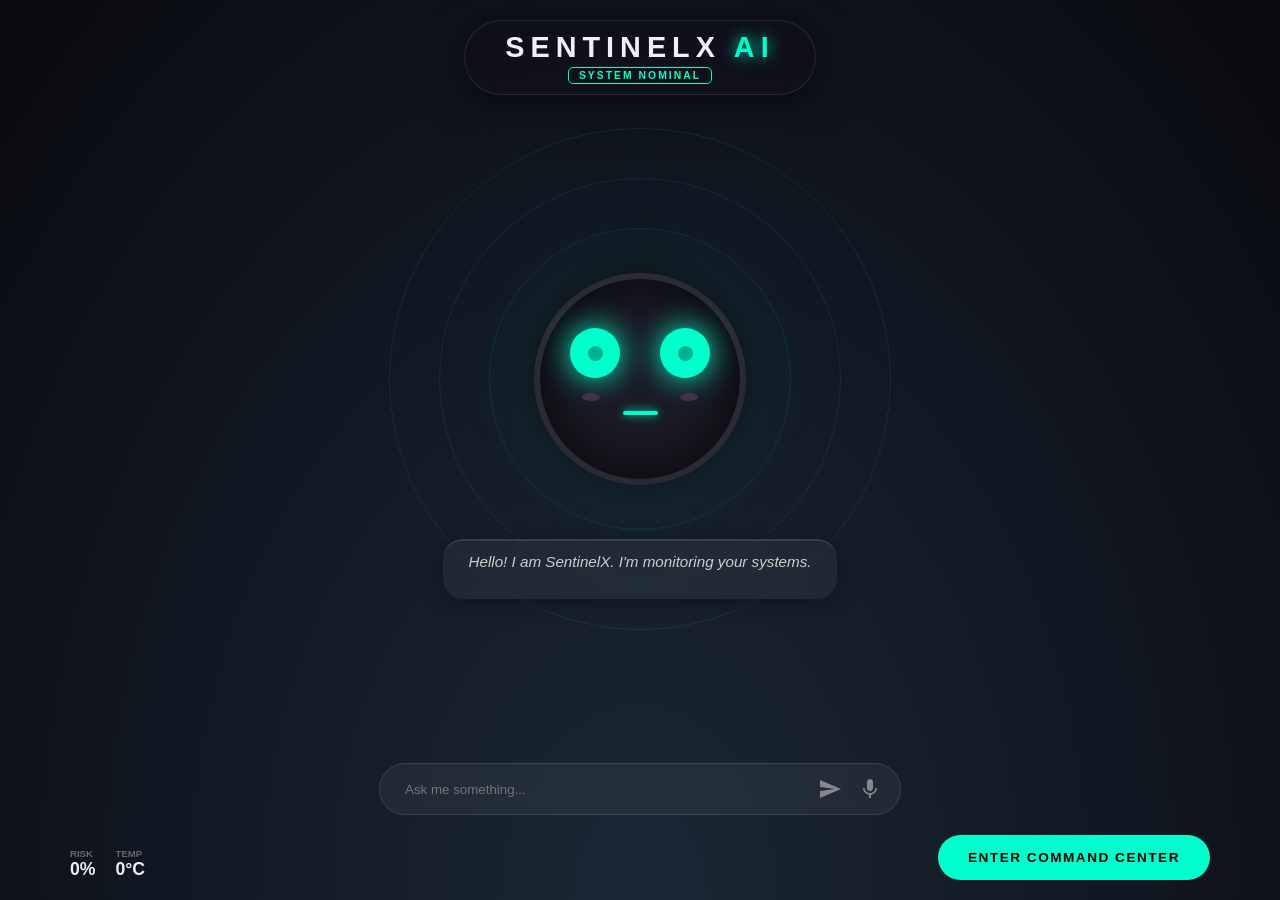
==== sentinelx_ai/web_ui/index.html @ 7070c704 "Integrated Robot UI, LLM Assistant, and System Core updates" ====
<!DOCTYPE html>
<html lang="en">
<head>
    <meta charset="UTF-8">
    <meta name="viewport" content="width=device-width, initial-scale=1.0">
    <title>SentinelX AI - Proactive Assistant</title>
    <link rel="stylesheet" href="style.css">
    <link href="https://fonts.googleapis.com/icon?family=Material+Icons" rel="stylesheet">
</head>
<body>
    <div class="stars"></div>
    <div class="container">
        <div class="glass-panel main-header">
            <h1 class="title">SENTINELX <span class="accent">AI</span></h1>
            <div id="status-badge" class="badge green">SYSTEM NOMINAL</div>
        </div>

        <div class="robot-stage">
            <div class="robot-container">
                <div class="robot-face">
                    <div class="eyes">
                        <div class="eye left" id="eye-left">
                            <div class="pupil"></div>
                        </div>
                        <div class="eye right" id="eye-right">
                            <div class="pupil"></div>
                        </div>
                    </div>
                    <div class="cheeks">
                        <div class="cheek left"></div>
                        <div class="cheek right"></div>
                    </div>
                    <div class="mouth" id="mouth"></div>
                </div>
                <div class="glow" id="glow"></div>
                <div class="rings">
                    <div class="ring"></div>
                    <div class="ring"></div>
                    <div class="ring"></div>
                </div>
            </div>
            
            <div class="speech-bubble-container">
                <div class="speech-bubble" id="speech-bubble">
                    Hello! I am SentinelX. I'm monitoring your systems.
                </div>
            </div>
        </div>

        <div class="interaction-zone">
            <div class="chat-input-container">
                <input type="text" id="chat-input" placeholder="Ask me something...">
                <button id="btn-send" class="icon-btn"><span class="material-icons">send</span></button>
                <button id="btn-listen" class="icon-btn mic-btn"><span class="material-icons">mic</span></button>
            </div>
            <div id="listening-indicator" class="hidden">Listening...</div>
        </div>

        <div class="bottom-controls">
            <div class="mini-metrics">
                <div class="mini-metric">
                    <span class="m-label">RISK</span>
                    <span id="risk-value" class="m-val">0%</span>
                </div>
                <div class="mini-metric">
                    <span class="m-label">TEMP</span>
                    <span id="temp-value" class="m-val">0°C</span>
                </div>
            </div>
            <button onclick="openDashboard()" class="btn-dashboard">
                <span>ENTER COMMAND CENTER</span>
                <div class="btn-glow"></div>
            </button>
        </div>
    </div>

    <script src="app.js"></script>
</body>
</html>
---- sentinelx_ai/web_ui/style.css ----
:root {
    --bg-color: #050508;
    --panel-bg: rgba(15, 15, 25, 0.8);
    --accent-green: #00ffcc;
    --accent-yellow: #ffdf00;
    --accent-red: #ff3e3e;
    --text-main: #f0f0f5;
}

body {
    margin: 0;
    padding: 0;
    background-color: var(--bg-color);
    color: var(--text-main);
    font-family: 'Montserrat', sans-serif;
    overflow: hidden;
    height: 100vh;
    display: flex;
    justify-content: center;
}

.stars {
    position: fixed;
    top: 0;
    left: 0;
    width: 100%;
    height: 100%;
    background: radial-gradient(ellipse at bottom, #1B2735 0%, #090A0F 100%);
    z-index: -1;
}

.container {
    display: flex;
    flex-direction: column;
    align-items: center;
    justify-content: space-between;
    height: 100%;
    width: 100%;
    max-width: 1200px;
    padding: 20px 30px;
    box-sizing: border-box;
}

.main-header {
    text-align: center;
    padding: 10px 40px;
    border-radius: 100px;
    background: var(--panel-bg);
    border: 1px solid rgba(255, 255, 255, 0.1);
    box-shadow: 0 10px 40px rgba(0,0,0,0.5);
}

.title {
    margin: 0;
    font-size: 1.8rem;
    letter-spacing: 6px;
    font-weight: 800;
}

.accent {
    color: var(--accent-green);
    text-shadow: 0 0 15px var(--accent-green);
}

.badge {
    margin-top: 3px;
    font-size: 0.65rem;
    font-weight: bold;
    letter-spacing: 2px;
    padding: 2px 10px;
    border-radius: 5px;
    display: inline-block;
}

.badge.green { color: var(--accent-green); border: 1px solid var(--accent-green); }
.badge.yellow { color: var(--accent-yellow); border: 1px solid var(--accent-yellow); }
.badge.red { color: var(--accent-red); border: 1px solid var(--accent-red); }

/* ROBOT STAGE */
.robot-stage {
    display: flex;
    flex-direction: column;
    align-items: center;
    width: 100%;
    flex-grow: 1;
    justify-content: center;
    padding-bottom: 20px;
}

.robot-container {
    position: relative;
    width: 280px;
    height: 280px;
    display: flex;
    align-items: center;
    justify-content: center;
}

.robot-face {
    width: 200px;
    height: 200px;
    background: #1a1a24;
    border-radius: 50%;
    position: relative;
    z-index: 10;
    display: flex;
    flex-direction: column;
    align-items: center;
    justify-content: center;
    border: 6px solid #2a2a35;
    box-shadow: inset 0 0 50px rgba(0,0,0,0.8), 0 0 30px rgba(0,0,0,0.5);
    animation: float 4s ease-in-out infinite;
}

@keyframes float {
    0%, 100% { transform: translateY(0); }
    50% { transform: translateY(-15px); }
}

.eyes {
    display: flex;
    gap: 40px;
    margin-top: -15px;
}

.eye {
    width: 50px;
    height: 50px;
    background: var(--accent-green);
    border-radius: 50%;
    box-shadow: 0 0 30px var(--accent-green);
    display: flex;
    align-items: center;
    justify-content: center;
    transition: 0.5s;
    overflow: hidden;
}

.pupil {
    width: 15px;
    height: 15px;
    background: #000;
    border-radius: 50%;
    opacity: 0.3;
}

.cheeks {
    display: flex;
    gap: 80px;
    margin-top: 15px;
}

.cheek {
    width: 18px;
    height: 8px;
    background: rgba(255, 100, 200, 0.2);
    border-radius: 50%;
}

.mouth {
    width: 35px;
    height: 4px;
    background: var(--accent-green);
    margin-top: 10px;
    border-radius: 10px;
    box-shadow: 0 0 10px var(--accent-green);
    transition: 0.3s;
}

.mouth.speaking {
    height: 18px;
    animation: talk 0.2s infinite;
}

@keyframes talk {
    0%, 100% { transform: scaleY(1); }
    50% { transform: scaleY(1.4); }
}

.glow {
    position: absolute;
    width: 350px;
    height: 350px;
    background: radial-gradient(circle, rgba(0, 255, 204, 0.1) 0%, transparent 70%);
    border-radius: 50%;
    z-index: 5;
}

.rings .ring {
    position: absolute;
    top: 50%;
    left: 50%;
    transform: translate(-50%, -50%);
    border: 1px solid rgba(0, 255, 204, 0.1);
    border-radius: 50%;
    animation: pulse-ring 6s infinite;
}

.ring:nth-child(1) { width: 300px; height: 300px; animation-delay: 0s; }
.ring:nth-child(2) { width: 400px; height: 400px; animation-delay: 2s; }
.ring:nth-child(3) { width: 500px; height: 500px; animation-delay: 4s; }

@keyframes pulse-ring {
    0% { transform: translate(-50%, -50%) scale(0.8); opacity: 0; }
    50% { opacity: 0.4; }
    100% { transform: translate(-50%, -50%) scale(1.2); opacity: 0; }
}

/* SPEECH BUBBLE */
.speech-bubble-container {
    margin-top: 20px;
    min-height: 60px;
    display: flex;
    justify-content: center;
}

.speech-bubble {
    background: rgba(255, 255, 255, 0.05);
    padding: 12px 25px;
    border-radius: 20px;
    border-top: 2px solid rgba(255, 255, 255, 0.1);
    font-style: italic;
    color: #ccc;
    max-width: 500px;
    text-align: center;
    box-shadow: 0 5px 20px rgba(0,0,0,0.3);
    backdrop-filter: blur(5px);
    font-size: 0.95rem;
}

/* INTERACTION ZONE */
.interaction-zone {
    width: 100%;
    max-width: 500px;
    display: flex;
    flex-direction: column;
    align-items: center;
    gap: 10px;
    margin-bottom: 20px;
}

.chat-input-container {
    width: 100%;
    background: rgba(255, 255, 255, 0.05);
    border-radius: 50px;
    padding: 5px 10px;
    display: flex;
    align-items: center;
    border: 1px solid rgba(255, 255, 255, 0.1);
}

.chat-input-container input {
    flex-grow: 1;
    background: transparent;
    border: none;
    color: white;
    padding: 10px 15px;
    outline: none;
    font-family: inherit;
}

.icon-btn {
    background: transparent;
    border: none;
    color: #888;
    cursor: pointer;
    padding: 8px;
    transition: 0.3s;
    display: flex;
    align-items: center;
}

.icon-btn:hover {
    color: var(--accent-green);
}

.mic-btn.active {
    color: var(--accent-red);
    animation: pulse-red 1.5s infinite;
}

@keyframes pulse-red {
    0% { text-shadow: 0 0 0px var(--accent-red); }
    50% { text-shadow: 0 0 15px var(--accent-red); }
    100% { text-shadow: 0 0 0px var(--accent-red); }
}

/* THINKING STATE */
body.robot-thinking .eye {
    animation: thinking-glow 1s infinite alternate;
}

@keyframes thinking-glow {
    from { transform: scale(1); box-shadow: 0 0 20px var(--accent-green); }
    to { transform: scale(1.2); box-shadow: 0 0 50px var(--accent-green); }
}

.hidden { display: none; }

/* BOTTOM CONTROLS */
.bottom-controls {
    width: 100%;
    display: flex;
    justify-content: space-between;
    align-items: flex-end;
}

.mini-metrics {
    display: flex;
    gap: 20px;
}

.mini-metric {
    display: flex;
    flex-direction: column;
}

.m-label { font-size: 0.6rem; color: #666; font-weight: bold; }
.m-val { font-size: 1.1rem; font-weight: 900; color: #eee; }

.btn-dashboard {
    background: #00ffcc;
    color: #000;
    border: none;
    padding: 15px 30px;
    border-radius: 50px;
    font-weight: 800;
    letter-spacing: 1.5px;
    cursor: pointer;
    position: relative;
    overflow: hidden;
    transition: 0.3s;
    font-size: 0.85rem;
}

.btn-dashboard:hover {
    transform: scale(1.05);
    box-shadow: 0 0 30px rgba(0, 255, 204, 0.4);
}
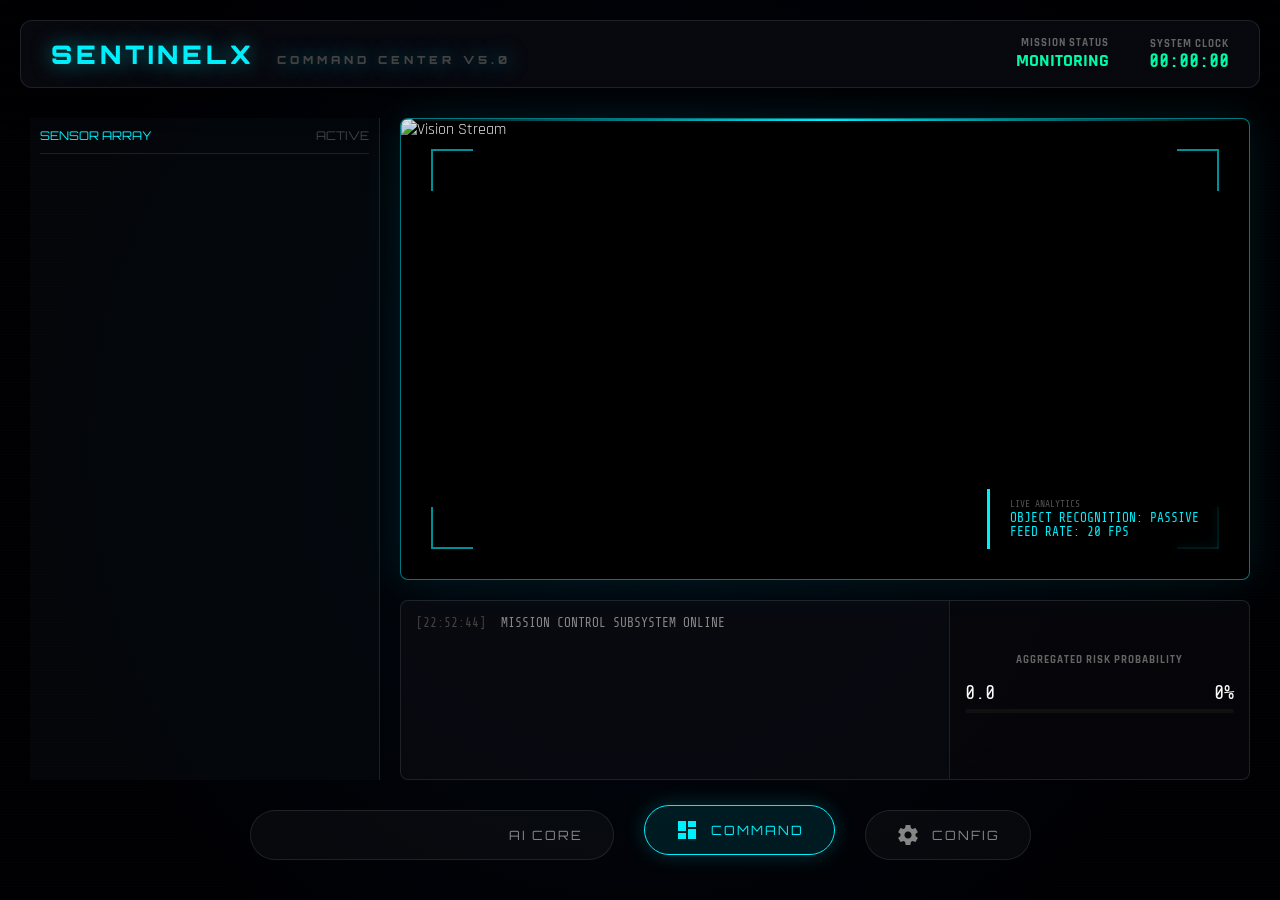
==== commit cdb2ea75: "something" ====
--- a/sentinelx_ai/web_ui/index.html
+++ b/sentinelx_ai/web_ui/index.html
@@ -3,75 +3,241 @@
 <head>
     <meta charset="UTF-8">
     <meta name="viewport" content="width=device-width, initial-scale=1.0">
-    <title>SentinelX AI - Proactive Assistant</title>
+    <title>SentinelX AI - Strategic Command</title>
     <link rel="stylesheet" href="style.css">
+    <link href="https://fonts.googleapis.com/css2?family=Orbitron:wght@400;700;900&family=Rajdhani:wght@300;500;700&family=Share+Tech+Mono&display=swap" rel="stylesheet">
     <link href="https://fonts.googleapis.com/icon?family=Material+Icons" rel="stylesheet">
+    <style>
+        .command-layout {
+            display: grid;
+            grid-template-columns: 350px 1fr;
+            grid-template-rows: 1fr 180px;
+            gap: 20px;
+            flex-grow: 1;
+            min-height: 0;
+            padding: 10px;
+        }
+
+        /* LEFT: SYSTEM TELEMETRY */
+        .sidebar-telemetry {
+            grid-row: span 2;
+            display: flex;
+            flex-direction: column;
+            gap: 15px;
+            background: rgba(10, 15, 20, 0.4);
+            border-right: 1px solid var(--border-color);
+            padding: 10px;
+            overflow-y: auto;
+        }
+
+        .telemetry-header {
+            font-family: var(--font-tech);
+            font-size: 0.75rem;
+            color: var(--ind-blue);
+            padding-bottom: 10px;
+            border-bottom: 1px solid var(--border-color);
+            display: flex;
+            justify-content: space-between;
+        }
+
+        /* CENTER: VISION HUB */
+        .vision-hub {
+            position: relative;
+            background: #000;
+            border-radius: 8px;
+            border: 1px solid var(--ind-blue-glow);
+            overflow: hidden;
+            display: flex;
+            align-items: center;
+            justify-content: center;
+            box-shadow: 0 0 40px rgba(0, 242, 255, 0.1);
+        }
+
+        #vision-stream {
+            width: 100%;
+            height: 100%;
+            object-fit: cover;
+            filter: contrast(1.1) brightness(0.9) saturate(1.1);
+        }
+
+        /* HUD OVERLAYS */
+        .hud-layer {
+            position: absolute;
+            top: 0; left: 0; width: 100%; height: 100%;
+            pointer-events: none;
+        }
+
+        .hud-scanner {
+            position: absolute;
+            top: 0; left: 0; width: 100%; height: 2px;
+            background: linear-gradient(90deg, transparent, var(--ind-blue), transparent);
+            animation: scan-move 4s linear infinite;
+        }
+        @keyframes scan-move { 0% { top: 0; } 100% { top: 100%; } }
+
+        .hud-bracket { position: absolute; width: 40px; height: 40px; border: 2px solid var(--ind-blue); opacity: 0.6; }
+        .b-tl { top: 30px; left: 30px; border-right: 0; border-bottom: 0; }
+        .b-tr { top: 30px; right: 30px; border-left: 0; border-bottom: 0; }
+        .b-bl { bottom: 30px; left: 30px; border-right: 0; border-top: 0; }
+        .b-br { bottom: 30px; right: 30px; border-left: 0; border-top: 0; }
+
+        .vision-data-tag {
+            position: absolute;
+            bottom: 30px;
+            right: 30px;
+            background: rgba(0,0,0,0.7);
+            border-left: 3px solid var(--ind-blue);
+            padding: 10px 20px;
+            font-family: 'Share Tech Mono', monospace;
+            font-size: 0.8rem;
+            color: var(--ind-blue);
+            backdrop-filter: blur(5px);
+        }
+
+        /* BOTTOM: LOGS & INTEL */
+        .intel-strip {
+            background: var(--panel-bg);
+            border: 1px solid var(--border-color);
+            border-radius: 8px;
+            display: grid;
+            grid-template-columns: 1fr 300px;
+            overflow: hidden;
+        }
+
+        .log-reel {
+            padding: 15px;
+            overflow-y: auto;
+            font-family: 'Share Tech Mono', monospace;
+            font-size: 0.8rem;
+            color: #888;
+        }
+
+        .log-entry {
+            margin-bottom: 4px;
+            display: flex;
+            gap: 15px;
+        }
+        .log-entry.warn { color: var(--ind-yellow); }
+        .log-entry.crit { color: var(--ind-red); }
+        .log-ts { color: #444; }
+
+        .status-summary {
+            background: rgba(0,0,0,0.3);
+            border-left: 1px solid var(--border-color);
+            padding: 15px;
+            display: flex;
+            flex-direction: column;
+            justify-content: center;
+        }
+
+        .risk-gauge-mini {
+            height: 60px;
+            position: relative;
+            display: flex;
+            align-items: center;
+            justify-content: center;
+        }
+
+        .risk-bar-container {
+            width: 100%;
+            height: 4px;
+            background: #111;
+            border-radius: 2px;
+            margin-top: 5px;
+        }
+        .risk-fill {
+            height: 100%;
+            background: var(--ind-blue);
+            box-shadow: 0 0 10px var(--ind-blue-glow);
+            transition: width 0.5s;
+        }
+    </style>
 </head>
-<body>
-    <div class="stars"></div>
-    <div class="container">
-        <div class="glass-panel main-header">
-            <h1 class="title">SENTINELX <span class="accent">AI</span></h1>
-            <div id="status-badge" class="badge green">SYSTEM NOMINAL</div>
-        </div>
-
-        <div class="robot-stage">
-            <div class="robot-container">
-                <div class="robot-face">
-                    <div class="eyes">
-                        <div class="eye left" id="eye-left">
-                            <div class="pupil"></div>
-                        </div>
-                        <div class="eye right" id="eye-right">
-                            <div class="pupil"></div>
+<body class="industrial-theme">
+    <div class="atmosphere"></div>
+    <div class="scanlines"></div>
+    
+    <div class="ui-wrapper">
+        <!-- Dashboard Header -->
+        <header class="glass-header">
+            <div class="system-brand">SENTINELX <span class="v-tag">COMMAND CENTER V5.0</span></div>
+            <div class="machine-status-hub">
+                <div class="status-module">
+                    <span class="s-label">MISSION STATUS</span>
+                    <span id="system-status-text" class="s-value">MONITORING</span>
+                </div>
+                <div class="status-module">
+                    <span class="s-label">SYSTEM CLOCK</span>
+                    <span id="clock" class="s-value" style="font-family: 'Share Tech Mono';">00:00:00</span>
+                </div>
+            </div>
+        </header>
+
+        <main class="command-layout">
+            <!-- Sidebar: Telemetry -->
+            <aside class="sidebar-telemetry">
+                <div class="telemetry-header">
+                    <span>SENSOR ARRAY</span>
+                    <span style="color: #444;">ACTIVE</span>
+                </div>
+                <div id="dynamic-metrics" style="display: flex; flex-direction: column; gap: 12px;">
+                    <!-- Telemetry Panels -->
+                </div>
+            </aside>
+
+            <!-- Main: Vision Hub -->
+            <section class="vision-hub">
+                <img id="vision-stream" src="/video_feed" alt="Vision Stream">
+                <div class="hud-layer">
+                    <div class="hud-scanner"></div>
+                    <div class="hud-bracket b-tl"></div><div class="hud-bracket b-tr"></div>
+                    <div class="hud-bracket b-bl"></div><div class="hud-bracket b-br"></div>
+                    
+                    <div class="vision-data-tag">
+                        <div style="font-size: 0.6rem; color: #555; margin-bottom: 2px;">LIVE ANALYTICS</div>
+                        <div id="vision-id">OBJECT RECOGNITION: PASSIVE</div>
+                        <div id="vision-fps">FEED RATE: 20 FPS</div>
+                    </div>
+                </div>
+            </section>
+
+            <!-- Footer: Intelligence -->
+            <footer class="intel-strip">
+                <div class="log-reel" id="event-logs">
+                    <!-- Logs appear here -->
+                </div>
+                <div class="status-summary">
+                    <div class="s-label" style="text-align: center;">AGGREGATED RISK PROBABILITY</div>
+                    <div class="risk-gauge-mini">
+                        <div style="width: 100%;">
+                            <div style="display: flex; justify-content: space-between; font-family: 'Share Tech Mono'; font-size: 1.2rem;">
+                                <span id="risk-val-text">0.0</span>
+                                <span id="risk-pct-text">0%</span>
+                            </div>
+                            <div class="risk-bar-container">
+                                <div id="risk-fill" class="risk-fill" style="width: 0%;"></div>
+                            </div>
                         </div>
                     </div>
-                    <div class="cheeks">
-                        <div class="cheek left"></div>
-                        <div class="cheek right"></div>
-                    </div>
-                    <div class="mouth" id="mouth"></div>
-                </div>
-                <div class="glow" id="glow"></div>
-                <div class="rings">
-                    <div class="ring"></div>
-                    <div class="ring"></div>
-                    <div class="ring"></div>
-                </div>
-            </div>
-            
-            <div class="speech-bubble-container">
-                <div class="speech-bubble" id="speech-bubble">
-                    Hello! I am SentinelX. I'm monitoring your systems.
-                </div>
-            </div>
-        </div>
-
-        <div class="interaction-zone">
-            <div class="chat-input-container">
-                <input type="text" id="chat-input" placeholder="Ask me something...">
-                <button id="btn-send" class="icon-btn"><span class="material-icons">send</span></button>
-                <button id="btn-listen" class="icon-btn mic-btn"><span class="material-icons">mic</span></button>
-            </div>
-            <div id="listening-indicator" class="hidden">Listening...</div>
-        </div>
-
-        <div class="bottom-controls">
-            <div class="mini-metrics">
-                <div class="mini-metric">
-                    <span class="m-label">RISK</span>
-                    <span id="risk-value" class="m-val">0%</span>
-                </div>
-                <div class="mini-metric">
-                    <span class="m-label">TEMP</span>
-                    <span id="temp-value" class="m-val">0°C</span>
-                </div>
-            </div>
-            <button onclick="openDashboard()" class="btn-dashboard">
-                <span>ENTER COMMAND CENTER</span>
-                <div class="btn-glow"></div>
-            </button>
-        </div>
+                </div>
+            </footer>
+        </main>
+
+        <!-- Global Navigation -->
+        <nav class="dock-nav">
+            <div class="dock-item" onclick="location.href='/robot.html'">
+                <span class="material-icons">smart_toy</span>
+                <span>AI CORE</span>
+            </div>
+            <div class="dock-item active" onclick="location.href='/index.html'">
+                <span class="material-icons">dashboard</span>
+                <span>COMMAND</span>
+            </div>
+            <div class="dock-item" onclick="location.href='/upload.html'">
+                <span class="material-icons">settings</span>
+                <span>CONFIG</span>
+            </div>
+        </nav>
     </div>
 
     <script src="app.js"></script>
--- a/sentinelx_ai/web_ui/style.css
+++ b/sentinelx_ai/web_ui/style.css
@@ -1,339 +1,311 @@
 :root {
-    --bg-color: #050508;
-    --panel-bg: rgba(15, 15, 25, 0.8);
-    --accent-green: #00ffcc;
-    --accent-yellow: #ffdf00;
-    --accent-red: #ff3e3e;
-    --text-main: #f0f0f5;
+    --bg-color: #020205;
+    --panel-bg: rgba(10, 12, 18, 0.8);
+    --ind-blue: #00f2ff;
+    --ind-blue-glow: rgba(0, 242, 255, 0.5);
+    --ind-green: #00ffaa;
+    --ind-green-glow: rgba(0, 255, 170, 0.5);
+    --ind-yellow: #ffcc00;
+    --ind-yellow-glow: rgba(255, 204, 0, 0.5);
+    --ind-red: #ff3333;
+    --ind-red-glow: rgba(255, 51, 51, 0.5);
+    --border-color: rgba(255, 255, 255, 0.1);
+    --font-tech: 'Orbitron', sans-serif;
+    --font-main: 'Rajdhani', sans-serif;
 }
 
 body {
     margin: 0;
     padding: 0;
-    background-color: var(--bg-color);
-    color: var(--text-main);
-    font-family: 'Montserrat', sans-serif;
+    background: var(--bg-color);
+    color: #fff;
+    font-family: var(--font-main);
     overflow: hidden;
     height: 100vh;
-    display: flex;
-    justify-content: center;
-}
-
-.stars {
+}
+
+/* AUTHENTIC INDUSTRIAL ATMOSPHERE */
+.atmosphere {
     position: fixed;
-    top: 0;
-    left: 0;
+    top: 0; left: 0; width: 100%; height: 100%;
+    background: 
+        radial-gradient(circle at 50% 50%, rgba(0, 150, 255, 0.05) 0%, transparent 80%),
+        repeating-linear-gradient(0deg, rgba(0,0,0,0.15) 0px, rgba(0,0,0,0.15) 1px, transparent 1px, transparent 2px);
+    background-size: 100% 100%, 100% 3px;
+    z-index: -1;
+    pointer-events: none;
+}
+
+.scanlines {
+    position: fixed;
+    top: 0; left: 0; width: 100%; height: 100%;
+    background: linear-gradient(rgba(18, 16, 16, 0) 50%, rgba(0, 0, 0, 0.1) 50%), linear-gradient(90deg, rgba(255, 0, 0, 0.01), rgba(0, 255, 0, 0.01), rgba(0, 0, 255, 0.01));
+    background-size: 100% 2px, 3px 100%;
+    z-index: 1000;
+    pointer-events: none;
+    opacity: 0.3;
+}
+
+/* UI WRAPPER */
+.ui-wrapper {
+    display: flex;
+    flex-direction: column;
+    height: 100vh;
+    padding: 20px;
+    box-sizing: border-box;
+}
+
+/* HEADER */
+.glass-header {
+    display: flex;
+    justify-content: space-between;
+    align-items: center;
+    padding: 15px 30px;
+    background: var(--panel-bg);
+    backdrop-filter: blur(15px);
+    border: 1px solid var(--border-color);
+    border-radius: 12px;
+    box-shadow: 0 10px 30px rgba(0,0,0,0.5);
+    margin-bottom: 20px;
+}
+
+.system-brand {
+    font-family: var(--font-tech);
+    font-weight: 900;
+    font-size: 1.6rem;
+    letter-spacing: 4px;
+    color: var(--ind-blue);
+    text-shadow: 0 0 20px var(--ind-blue-glow);
+}
+
+.v-tag { font-size: 0.7rem; color: #444; margin-left: 10px; }
+
+.machine-status-hub {
+    display: flex;
+    align-items: center;
+    gap: 40px;
+}
+
+.status-module {
+    display: flex;
+    flex-direction: column;
+    align-items: flex-end;
+}
+
+.s-label { font-size: 0.7rem; color: #666; font-weight: bold; letter-spacing: 1px; }
+.s-value { font-size: 1.1rem; font-weight: 700; color: var(--ind-green); }
+
+/* ROBOT VIEWPORT (CENTRAL) */
+.robot-viewport {
+    flex-grow: 1;
+    display: flex;
+    flex-direction: column;
+    align-items: center;
+    justify-content: center;
+    position: relative;
+}
+
+/* THE 3D ROBOT HEAD */
+.robot-head-anchor {
+    position: relative;
+    width: 450px;
+    height: 350px;
+    perspective: 1500px;
+}
+
+.robot-head {
     width: 100%;
     height: 100%;
-    background: radial-gradient(ellipse at bottom, #1B2735 0%, #090A0F 100%);
-    z-index: -1;
-}
-
-.container {
+    position: relative;
+    transform-style: preserve-3d;
+    transition: transform 0.2s cubic-bezier(0.1, 0.7, 0.1, 1);
+}
+
+/* Head Layers */
+.head-shell {
+    position: absolute;
+    width: 100%; height: 100%;
+    background: linear-gradient(135deg, #1a1d24 0%, #0a0c10 100%);
+    border: 3px solid #2d3440;
+    border-radius: 20px;
+    box-shadow: 
+        0 30px 60px rgba(0,0,0,0.8),
+        inset 0 0 40px rgba(0,0,0,0.5);
+    display: flex;
+    align-items: center;
+    justify-content: center;
+}
+
+.screen-inner {
+    width: 92%;
+    height: 88%;
+    background: #000;
+    border-radius: 12px;
+    border: 1px solid rgba(255,255,255,0.03);
+    position: relative;
+    overflow: hidden;
     display: flex;
     flex-direction: column;
     align-items: center;
-    justify-content: space-between;
-    height: 100%;
+    justify-content: center;
+    box-shadow: inset 0 0 30px rgba(0, 150, 255, 0.05);
+}
+
+/* LED MATRIX EYES */
+.eye-matrix {
+    display: flex;
+    justify-content: space-around;
     width: 100%;
-    max-width: 1200px;
-    padding: 20px 30px;
-    box-sizing: border-box;
-}
-
-.main-header {
+    margin-top: -20px;
+}
+
+.eye {
+    width: 130px;
+    height: 60px;
+    background: rgba(0, 242, 255, 0.02);
+    border: 1px solid rgba(0, 242, 255, 0.1);
+    border-radius: 8px;
+    display: flex;
+    align-items: center;
+    justify-content: center;
+    overflow: hidden;
+    position: relative;
+}
+
+.led-grid {
+    display: flex;
+    gap: 6px;
+    transition: all 0.2s ease;
+}
+
+.led-dot {
+    width: 12px;
+    height: 35px;
+    background: var(--ind-blue);
+    border-radius: 2px;
+    box-shadow: 0 0 20px var(--ind-blue-glow);
+    transition: all 0.3s cubic-bezier(0.4, 0, 0.2, 1);
+}
+
+/* Mouth Spectrum */
+.spectrum-mouth {
+    margin-top: 40px;
+    display: flex;
+    align-items: center;
+    gap: 5px;
+    height: 20px;
+}
+
+.spec-bar {
+    width: 6px;
+    height: 4px;
+    background: var(--ind-blue);
+    border-radius: 3px;
+    box-shadow: 0 0 10px var(--ind-blue-glow);
+    transition: height 0.1s;
+}
+
+/* EXPRESSIONS */
+.thinking .led-dot { animation: eye-thinking 1s infinite alternate; }
+@keyframes eye-thinking {
+    from { opacity: 0.3; transform: scaleY(0.5); }
+    to { opacity: 1; transform: scaleY(1.2); }
+}
+
+
+.speaking .spec-bar {
+    animation: speak-bars 0.25s infinite ease-in-out;
+}
+
+@keyframes speak-bars {
+    0% { height: 4px; }
+    50% { height: 20px; }
+    100% { height: 6px; }
+}
+
+
+.danger .led-dot, .danger .spec-bar { background: var(--ind-red); box-shadow: 0 0 20px var(--ind-red-glow); }
+.caution .led-dot, .caution .spec-bar { background: var(--ind-yellow); box-shadow: 0 0 20px var(--ind-yellow-glow); }
+
+/* SPEECH PANEL */
+.speech-glass {
+    margin-top: 40px;
+    width: 80%;
+    max-width: 800px;
+    padding: 25px;
+    background: var(--panel-bg);
+    backdrop-filter: blur(20px);
+    border: 1px solid var(--border-color);
+    border-radius: 15px;
     text-align: center;
-    padding: 10px 40px;
+    font-size: 1.3rem;
+    font-weight: 500;
+    color: var(--ind-blue);
+    letter-spacing: 1px;
+    box-shadow: 0 10px 40px rgba(0,0,0,0.4);
+}
+
+/* DASHBOARD GRID */
+.dashboard-grid {
+    display: grid;
+    grid-template-columns: repeat(auto-fill, minmax(280px, 1fr));
+    gap: 20px;
+    padding: 10px;
+    overflow-y: auto;
+}
+
+.metric-panel {
+    background: var(--panel-bg);
+    border: 1px solid var(--border-color);
+    padding: 20px;
+    border-radius: 12px;
+    position: relative;
+    overflow: hidden;
+}
+
+.metric-panel::before {
+    content: '';
+    position: absolute;
+    top: 0; left: 0; width: 100%; height: 3px;
+    background: var(--ind-blue);
+}
+
+.metric-panel.caution::before { background: var(--ind-yellow); }
+.metric-panel.danger::before { background: var(--ind-red); }
+
+.m-title { font-size: 0.8rem; color: #666; font-weight: 700; text-transform: uppercase; }
+.m-main { display: flex; align-items: baseline; gap: 10px; margin-top: 5px; }
+.m-val { font-family: var(--font-tech); font-size: 2.2rem; font-weight: 900; }
+.m-unit { font-size: 1rem; color: #444; }
+
+/* NAVIGATION */
+.dock-nav {
+    display: flex;
+    justify-content: center;
+    gap: 30px;
+    padding: 20px;
+}
+
+.dock-item {
+    padding: 12px 30px;
+    background: rgba(255, 255, 255, 0.03);
+    border: 1px solid var(--border-color);
     border-radius: 100px;
-    background: var(--panel-bg);
-    border: 1px solid rgba(255, 255, 255, 0.1);
-    box-shadow: 0 10px 40px rgba(0,0,0,0.5);
-}
-
-.title {
-    margin: 0;
-    font-size: 1.8rem;
-    letter-spacing: 6px;
-    font-weight: 800;
-}
-
-.accent {
-    color: var(--accent-green);
-    text-shadow: 0 0 15px var(--accent-green);
-}
-
-.badge {
-    margin-top: 3px;
-    font-size: 0.65rem;
-    font-weight: bold;
+    color: #888;
+    font-family: var(--font-tech);
+    font-size: 0.8rem;
     letter-spacing: 2px;
-    padding: 2px 10px;
-    border-radius: 5px;
-    display: inline-block;
-}
-
-.badge.green { color: var(--accent-green); border: 1px solid var(--accent-green); }
-.badge.yellow { color: var(--accent-yellow); border: 1px solid var(--accent-yellow); }
-.badge.red { color: var(--accent-red); border: 1px solid var(--accent-red); }
-
-/* ROBOT STAGE */
-.robot-stage {
-    display: flex;
-    flex-direction: column;
-    align-items: center;
-    width: 100%;
-    flex-grow: 1;
-    justify-content: center;
-    padding-bottom: 20px;
-}
-
-.robot-container {
-    position: relative;
-    width: 280px;
-    height: 280px;
-    display: flex;
-    align-items: center;
-    justify-content: center;
-}
-
-.robot-face {
-    width: 200px;
-    height: 200px;
-    background: #1a1a24;
-    border-radius: 50%;
-    position: relative;
-    z-index: 10;
-    display: flex;
-    flex-direction: column;
-    align-items: center;
-    justify-content: center;
-    border: 6px solid #2a2a35;
-    box-shadow: inset 0 0 50px rgba(0,0,0,0.8), 0 0 30px rgba(0,0,0,0.5);
-    animation: float 4s ease-in-out infinite;
-}
-
-@keyframes float {
-    0%, 100% { transform: translateY(0); }
-    50% { transform: translateY(-15px); }
-}
-
-.eyes {
-    display: flex;
-    gap: 40px;
-    margin-top: -15px;
-}
-
-.eye {
-    width: 50px;
-    height: 50px;
-    background: var(--accent-green);
-    border-radius: 50%;
-    box-shadow: 0 0 30px var(--accent-green);
-    display: flex;
-    align-items: center;
-    justify-content: center;
-    transition: 0.5s;
-    overflow: hidden;
-}
-
-.pupil {
-    width: 15px;
-    height: 15px;
-    background: #000;
-    border-radius: 50%;
-    opacity: 0.3;
-}
-
-.cheeks {
-    display: flex;
-    gap: 80px;
-    margin-top: 15px;
-}
-
-.cheek {
-    width: 18px;
-    height: 8px;
-    background: rgba(255, 100, 200, 0.2);
-    border-radius: 50%;
-}
-
-.mouth {
-    width: 35px;
-    height: 4px;
-    background: var(--accent-green);
-    margin-top: 10px;
-    border-radius: 10px;
-    box-shadow: 0 0 10px var(--accent-green);
+    cursor: pointer;
     transition: 0.3s;
-}
-
-.mouth.speaking {
-    height: 18px;
-    animation: talk 0.2s infinite;
-}
-
-@keyframes talk {
-    0%, 100% { transform: scaleY(1); }
-    50% { transform: scaleY(1.4); }
-}
-
-.glow {
-    position: absolute;
-    width: 350px;
-    height: 350px;
-    background: radial-gradient(circle, rgba(0, 255, 204, 0.1) 0%, transparent 70%);
-    border-radius: 50%;
-    z-index: 5;
-}
-
-.rings .ring {
-    position: absolute;
-    top: 50%;
-    left: 50%;
-    transform: translate(-50%, -50%);
-    border: 1px solid rgba(0, 255, 204, 0.1);
-    border-radius: 50%;
-    animation: pulse-ring 6s infinite;
-}
-
-.ring:nth-child(1) { width: 300px; height: 300px; animation-delay: 0s; }
-.ring:nth-child(2) { width: 400px; height: 400px; animation-delay: 2s; }
-.ring:nth-child(3) { width: 500px; height: 500px; animation-delay: 4s; }
-
-@keyframes pulse-ring {
-    0% { transform: translate(-50%, -50%) scale(0.8); opacity: 0; }
-    50% { opacity: 0.4; }
-    100% { transform: translate(-50%, -50%) scale(1.2); opacity: 0; }
-}
-
-/* SPEECH BUBBLE */
-.speech-bubble-container {
-    margin-top: 20px;
-    min-height: 60px;
-    display: flex;
-    justify-content: center;
-}
-
-.speech-bubble {
-    background: rgba(255, 255, 255, 0.05);
-    padding: 12px 25px;
-    border-radius: 20px;
-    border-top: 2px solid rgba(255, 255, 255, 0.1);
-    font-style: italic;
-    color: #ccc;
-    max-width: 500px;
-    text-align: center;
-    box-shadow: 0 5px 20px rgba(0,0,0,0.3);
-    backdrop-filter: blur(5px);
-    font-size: 0.95rem;
-}
-
-/* INTERACTION ZONE */
-.interaction-zone {
-    width: 100%;
-    max-width: 500px;
-    display: flex;
-    flex-direction: column;
-    align-items: center;
-    gap: 10px;
-    margin-bottom: 20px;
-}
-
-.chat-input-container {
-    width: 100%;
-    background: rgba(255, 255, 255, 0.05);
-    border-radius: 50px;
-    padding: 5px 10px;
-    display: flex;
-    align-items: center;
-    border: 1px solid rgba(255, 255, 255, 0.1);
-}
-
-.chat-input-container input {
-    flex-grow: 1;
-    background: transparent;
-    border: none;
-    color: white;
-    padding: 10px 15px;
-    outline: none;
-    font-family: inherit;
-}
-
-.icon-btn {
-    background: transparent;
-    border: none;
-    color: #888;
-    cursor: pointer;
-    padding: 8px;
-    transition: 0.3s;
-    display: flex;
-    align-items: center;
-}
-
-.icon-btn:hover {
-    color: var(--accent-green);
-}
-
-.mic-btn.active {
-    color: var(--accent-red);
-    animation: pulse-red 1.5s infinite;
-}
-
-@keyframes pulse-red {
-    0% { text-shadow: 0 0 0px var(--accent-red); }
-    50% { text-shadow: 0 0 15px var(--accent-red); }
-    100% { text-shadow: 0 0 0px var(--accent-red); }
-}
-
-/* THINKING STATE */
-body.robot-thinking .eye {
-    animation: thinking-glow 1s infinite alternate;
-}
-
-@keyframes thinking-glow {
-    from { transform: scale(1); box-shadow: 0 0 20px var(--accent-green); }
-    to { transform: scale(1.2); box-shadow: 0 0 50px var(--accent-green); }
-}
-
-.hidden { display: none; }
-
-/* BOTTOM CONTROLS */
-.bottom-controls {
-    width: 100%;
-    display: flex;
-    justify-content: space-between;
-    align-items: flex-end;
-}
-
-.mini-metrics {
-    display: flex;
-    gap: 20px;
-}
-
-.mini-metric {
-    display: flex;
-    flex-direction: column;
-}
-
-.m-label { font-size: 0.6rem; color: #666; font-weight: bold; }
-.m-val { font-size: 1.1rem; font-weight: 900; color: #eee; }
-
-.btn-dashboard {
-    background: #00ffcc;
-    color: #000;
-    border: none;
-    padding: 15px 30px;
-    border-radius: 50px;
-    font-weight: 800;
-    letter-spacing: 1.5px;
-    cursor: pointer;
-    position: relative;
-    overflow: hidden;
-    transition: 0.3s;
-    font-size: 0.85rem;
-}
-
-.btn-dashboard:hover {
-    transform: scale(1.05);
-    box-shadow: 0 0 30px rgba(0, 255, 204, 0.4);
-}
+    display: flex;
+    align-items: center;
+    gap: 12px;
+}
+
+.dock-item:hover, .dock-item.active {
+    background: rgba(0, 242, 255, 0.1);
+    border-color: var(--ind-blue);
+    color: var(--ind-blue);
+    box-shadow: 0 0 20px rgba(0, 242, 255, 0.2);
+    transform: translateY(-5px);
+}
